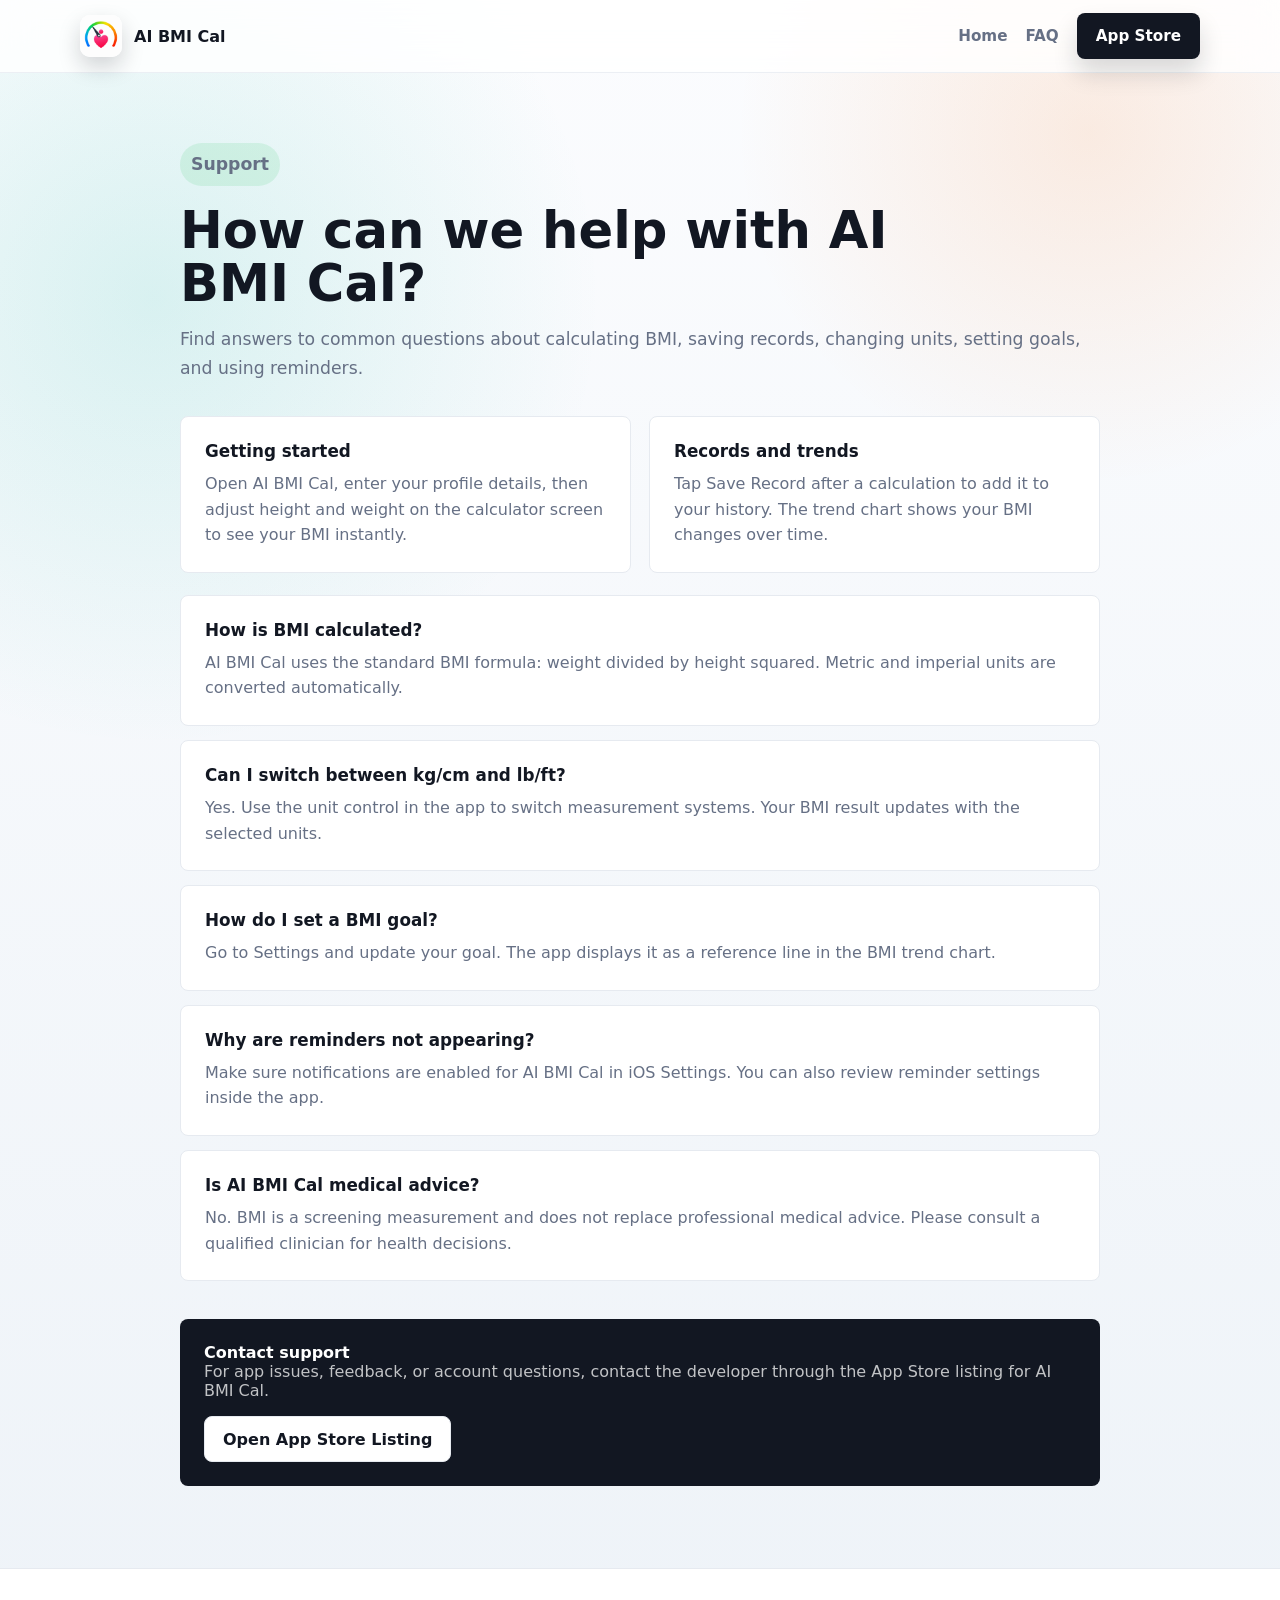
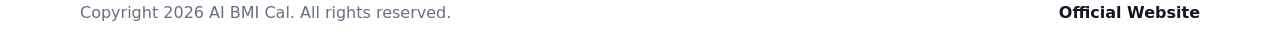
==== support.html @ 84063ee1 "first commit" ====
<!doctype html>
<html lang="en">
  <head>
    <meta charset="utf-8">
    <meta name="viewport" content="width=device-width, initial-scale=1">
    <meta name="description" content="Support page for AI BMI Cal. Find help with BMI calculations, saved records, reminders, and App Store downloads.">
    <title>AI BMI Cal Support</title>
    <link rel="stylesheet" href="styles.css">
  </head>
  <body>
    <header class="site-header">
      <nav class="nav" aria-label="Main navigation">
        <a class="brand" href="index.html">
          <img src="assets/app-icon.png" alt="AI BMI Cal app icon">
          <span>AI BMI Cal</span>
        </a>
        <div class="nav-links">
          <a href="index.html">Home</a>
          <a href="#faq">FAQ</a>
          <a class="button" href="https://apps.apple.com/app/id6768542067">App Store</a>
        </div>
      </nav>
    </header>

    <main class="support-main">
      <section class="support-hero">
        <p class="eyebrow">Support</p>
        <h1>How can we help with AI BMI Cal?</h1>
        <p>
          Find answers to common questions about calculating BMI, saving records, changing units, setting goals, and using reminders.
        </p>
      </section>

      <section class="support-grid" aria-label="Support topics">
        <article class="support-card">
          <strong>Getting started</strong>
          <p>Open AI BMI Cal, enter your profile details, then adjust height and weight on the calculator screen to see your BMI instantly.</p>
        </article>
        <article class="support-card">
          <strong>Records and trends</strong>
          <p>Tap Save Record after a calculation to add it to your history. The trend chart shows your BMI changes over time.</p>
        </article>
      </section>

      <section id="faq" class="faq-list" aria-label="Frequently asked questions">
        <article class="faq-item">
          <strong>How is BMI calculated?</strong>
          <p>AI BMI Cal uses the standard BMI formula: weight divided by height squared. Metric and imperial units are converted automatically.</p>
        </article>
        <article class="faq-item">
          <strong>Can I switch between kg/cm and lb/ft?</strong>
          <p>Yes. Use the unit control in the app to switch measurement systems. Your BMI result updates with the selected units.</p>
        </article>
        <article class="faq-item">
          <strong>How do I set a BMI goal?</strong>
          <p>Go to Settings and update your goal. The app displays it as a reference line in the BMI trend chart.</p>
        </article>
        <article class="faq-item">
          <strong>Why are reminders not appearing?</strong>
          <p>Make sure notifications are enabled for AI BMI Cal in iOS Settings. You can also review reminder settings inside the app.</p>
        </article>
        <article class="faq-item">
          <strong>Is AI BMI Cal medical advice?</strong>
          <p>No. BMI is a screening measurement and does not replace professional medical advice. Please consult a qualified clinician for health decisions.</p>
        </article>
        <article class="contact">
          <strong>Contact support</strong>
          <p>For app issues, feedback, or account questions, contact the developer through the App Store listing for AI BMI Cal.</p>
          <a class="button secondary" href="https://apps.apple.com/app/id6768542067">Open App Store Listing</a>
        </article>
      </section>
    </main>

    <footer class="site-footer">
      <div class="footer-inner">
        <span>Copyright 2026 AI BMI Cal. All rights reserved.</span>
        <a href="index.html">Official Website</a>
      </div>
    </footer>
  </body>
</html>
---- styles.css ----
:root {
  color-scheme: light;
  --ink: #121722;
  --muted: #667085;
  --line: #e6eaf0;
  --paper: #ffffff;
  --soft: #f6f8fb;
  --green: #22c55e;
  --teal: #14b8a6;
  --blue: #2563eb;
  --orange: #f97316;
  --shadow: 0 20px 55px rgba(17, 24, 39, 0.12);
}

* {
  box-sizing: border-box;
}

html {
  scroll-behavior: smooth;
}

body {
  margin: 0;
  font-family: Inter, ui-sans-serif, system-ui, -apple-system, BlinkMacSystemFont, "Segoe UI", sans-serif;
  color: var(--ink);
  background:
    radial-gradient(circle at 12% 18%, rgba(20, 184, 166, 0.14), transparent 28rem),
    radial-gradient(circle at 85% 8%, rgba(249, 115, 22, 0.12), transparent 22rem),
    linear-gradient(180deg, #fbfcfe 0%, #eef3f8 100%);
}

a {
  color: inherit;
}

.site-header {
  position: sticky;
  top: 0;
  z-index: 10;
  border-bottom: 1px solid rgba(230, 234, 240, 0.74);
  background: rgba(255, 255, 255, 0.82);
  backdrop-filter: blur(18px);
}

.nav {
  width: min(1120px, calc(100% - 32px));
  min-height: 72px;
  margin: 0 auto;
  display: flex;
  align-items: center;
  justify-content: space-between;
  gap: 20px;
}

.brand {
  display: inline-flex;
  align-items: center;
  gap: 12px;
  text-decoration: none;
  font-weight: 800;
  letter-spacing: 0;
}

.brand img {
  width: 42px;
  height: 42px;
  border-radius: 10px;
  box-shadow: 0 10px 22px rgba(18, 23, 34, 0.18);
}

.nav-links {
  display: flex;
  align-items: center;
  gap: 18px;
  color: var(--muted);
  font-size: 0.95rem;
  font-weight: 650;
}

.nav-links a {
  text-decoration: none;
}

.button {
  display: inline-flex;
  align-items: center;
  justify-content: center;
  gap: 9px;
  min-height: 46px;
  padding: 0 18px;
  border-radius: 8px;
  border: 1px solid transparent;
  background: var(--ink);
  color: #fff;
  text-decoration: none;
  font-weight: 760;
  box-shadow: 0 14px 24px rgba(18, 23, 34, 0.16);
}

.button.secondary {
  background: var(--paper);
  color: var(--ink);
  border-color: var(--line);
  box-shadow: none;
}

.button.store {
  background: #050608;
  min-height: 54px;
  padding: 0 22px;
}

.button.store span {
  display: grid;
  line-height: 1.05;
  text-align: left;
}

.button.store small {
  font-size: 0.68rem;
  font-weight: 650;
  opacity: 0.82;
}

.hero {
  width: min(1120px, calc(100% - 32px));
  min-height: calc(100vh - 72px);
  margin: 0 auto;
  padding: 62px 0 46px;
  display: grid;
  grid-template-columns: minmax(0, 1.05fr) minmax(300px, 0.95fr);
  align-items: center;
  gap: 52px;
}

.eyebrow {
  display: inline-flex;
  width: fit-content;
  margin: 0 0 18px;
  padding: 7px 11px;
  border-radius: 999px;
  background: rgba(34, 197, 94, 0.12);
  color: #15803d;
  font-size: 0.82rem;
  font-weight: 760;
}

h1,
h2,
h3,
p {
  margin-top: 0;
}

h1 {
  max-width: 720px;
  margin-bottom: 20px;
  font-size: clamp(3rem, 7vw, 5.8rem);
  line-height: 0.96;
  letter-spacing: 0;
}

.lead {
  max-width: 650px;
  color: #465364;
  font-size: 1.2rem;
  line-height: 1.68;
}

.actions {
  display: flex;
  flex-wrap: wrap;
  gap: 14px;
  margin-top: 30px;
}

.trust-row {
  display: grid;
  grid-template-columns: repeat(3, minmax(0, 1fr));
  gap: 12px;
  margin-top: 42px;
  max-width: 650px;
}

.metric {
  padding: 16px;
  border-radius: 8px;
  background: rgba(255, 255, 255, 0.72);
  border: 1px solid rgba(230, 234, 240, 0.9);
}

.metric strong {
  display: block;
  font-size: 1.3rem;
  margin-bottom: 4px;
}

.metric span {
  color: var(--muted);
  font-size: 0.88rem;
  line-height: 1.35;
}

.phone-stage {
  display: grid;
  grid-template-columns: repeat(2, minmax(0, 1fr));
  gap: 18px;
  align-items: center;
}

.phone {
  border-radius: 34px;
  background: #111827;
  padding: 10px;
  box-shadow: var(--shadow);
  transform: rotate(-3deg);
}

.phone:nth-child(2) {
  margin-top: 62px;
  transform: rotate(3deg);
}

.phone img {
  display: block;
  width: 100%;
  border-radius: 25px;
  background: #fff;
}

.section {
  padding: 80px 0;
  background: var(--paper);
}

.section.alt {
  background: var(--soft);
}

.section-inner {
  width: min(1120px, calc(100% - 32px));
  margin: 0 auto;
}

.section-heading {
  max-width: 720px;
  margin-bottom: 34px;
}

.section-heading h2,
.support-hero h1 {
  margin-bottom: 14px;
  font-size: clamp(2rem, 4vw, 3.6rem);
  line-height: 1.05;
  letter-spacing: 0;
}

.section-heading p,
.support-hero p {
  color: var(--muted);
  font-size: 1.08rem;
  line-height: 1.65;
}

.feature-grid,
.support-grid {
  display: grid;
  grid-template-columns: repeat(3, minmax(0, 1fr));
  gap: 18px;
}

.feature,
.support-card,
.faq-item {
  border: 1px solid var(--line);
  border-radius: 8px;
  background: var(--paper);
  padding: 24px;
}

.feature strong,
.support-card strong,
.faq-item strong {
  display: block;
  margin-bottom: 10px;
  font-size: 1.05rem;
}

.feature p,
.support-card p,
.faq-item p {
  margin-bottom: 0;
  color: var(--muted);
  line-height: 1.6;
}

.icon-mark {
  display: inline-grid;
  place-items: center;
  width: 36px;
  height: 36px;
  margin-bottom: 18px;
  border-radius: 8px;
  color: #fff;
  font-weight: 900;
  background: linear-gradient(135deg, var(--teal), var(--blue));
}

.cta-band {
  display: grid;
  grid-template-columns: 1fr auto;
  gap: 24px;
  align-items: center;
  padding: 36px;
  border-radius: 8px;
  background: #121722;
  color: #fff;
}

.cta-band p {
  margin-bottom: 0;
  color: rgba(255, 255, 255, 0.72);
  line-height: 1.6;
}

.site-footer {
  padding: 34px 0;
  border-top: 1px solid var(--line);
  background: #fff;
  color: var(--muted);
}

.footer-inner {
  width: min(1120px, calc(100% - 32px));
  margin: 0 auto;
  display: flex;
  justify-content: space-between;
  gap: 20px;
  flex-wrap: wrap;
}

.footer-inner a {
  color: var(--ink);
  text-decoration: none;
  font-weight: 650;
}

.support-main {
  min-height: calc(100vh - 72px);
  padding: 70px 0 82px;
}

.support-hero {
  width: min(920px, calc(100% - 32px));
  margin: 0 auto 34px;
}

.support-grid,
.faq-list {
  width: min(920px, calc(100% - 32px));
  margin: 0 auto;
}

.support-grid {
  grid-template-columns: repeat(2, minmax(0, 1fr));
  margin-bottom: 22px;
}

.faq-list {
  display: grid;
  gap: 14px;
}

.contact {
  margin-top: 24px;
  padding: 24px;
  border-radius: 8px;
  background: #121722;
  color: #fff;
}

.contact p {
  color: rgba(255, 255, 255, 0.74);
}

@media (max-width: 840px) {
  .nav {
    min-height: 66px;
  }

  .nav-links {
    gap: 12px;
    font-size: 0.88rem;
  }

  .hero {
    grid-template-columns: 1fr;
    min-height: auto;
    padding-top: 42px;
  }

  .phone-stage {
    max-width: 560px;
  }

  .feature-grid,
  .support-grid,
  .trust-row {
    grid-template-columns: 1fr;
  }

  .cta-band {
    grid-template-columns: 1fr;
    padding: 26px;
  }
}

@media (max-width: 560px) {
  .nav {
    width: min(100% - 24px, 1120px);
  }

  .brand span {
    display: none;
  }

  .hero,
  .section-inner,
  .support-hero,
  .support-grid,
  .faq-list,
  .footer-inner {
    width: min(100% - 24px, 1120px);
  }

  h1 {
    font-size: 3rem;
  }

  .lead {
    font-size: 1.05rem;
  }

  .phone-stage {
    grid-template-columns: 1fr 1fr;
    gap: 10px;
  }

  .phone {
    border-radius: 24px;
    padding: 7px;
  }

  .phone img {
    border-radius: 18px;
  }
}
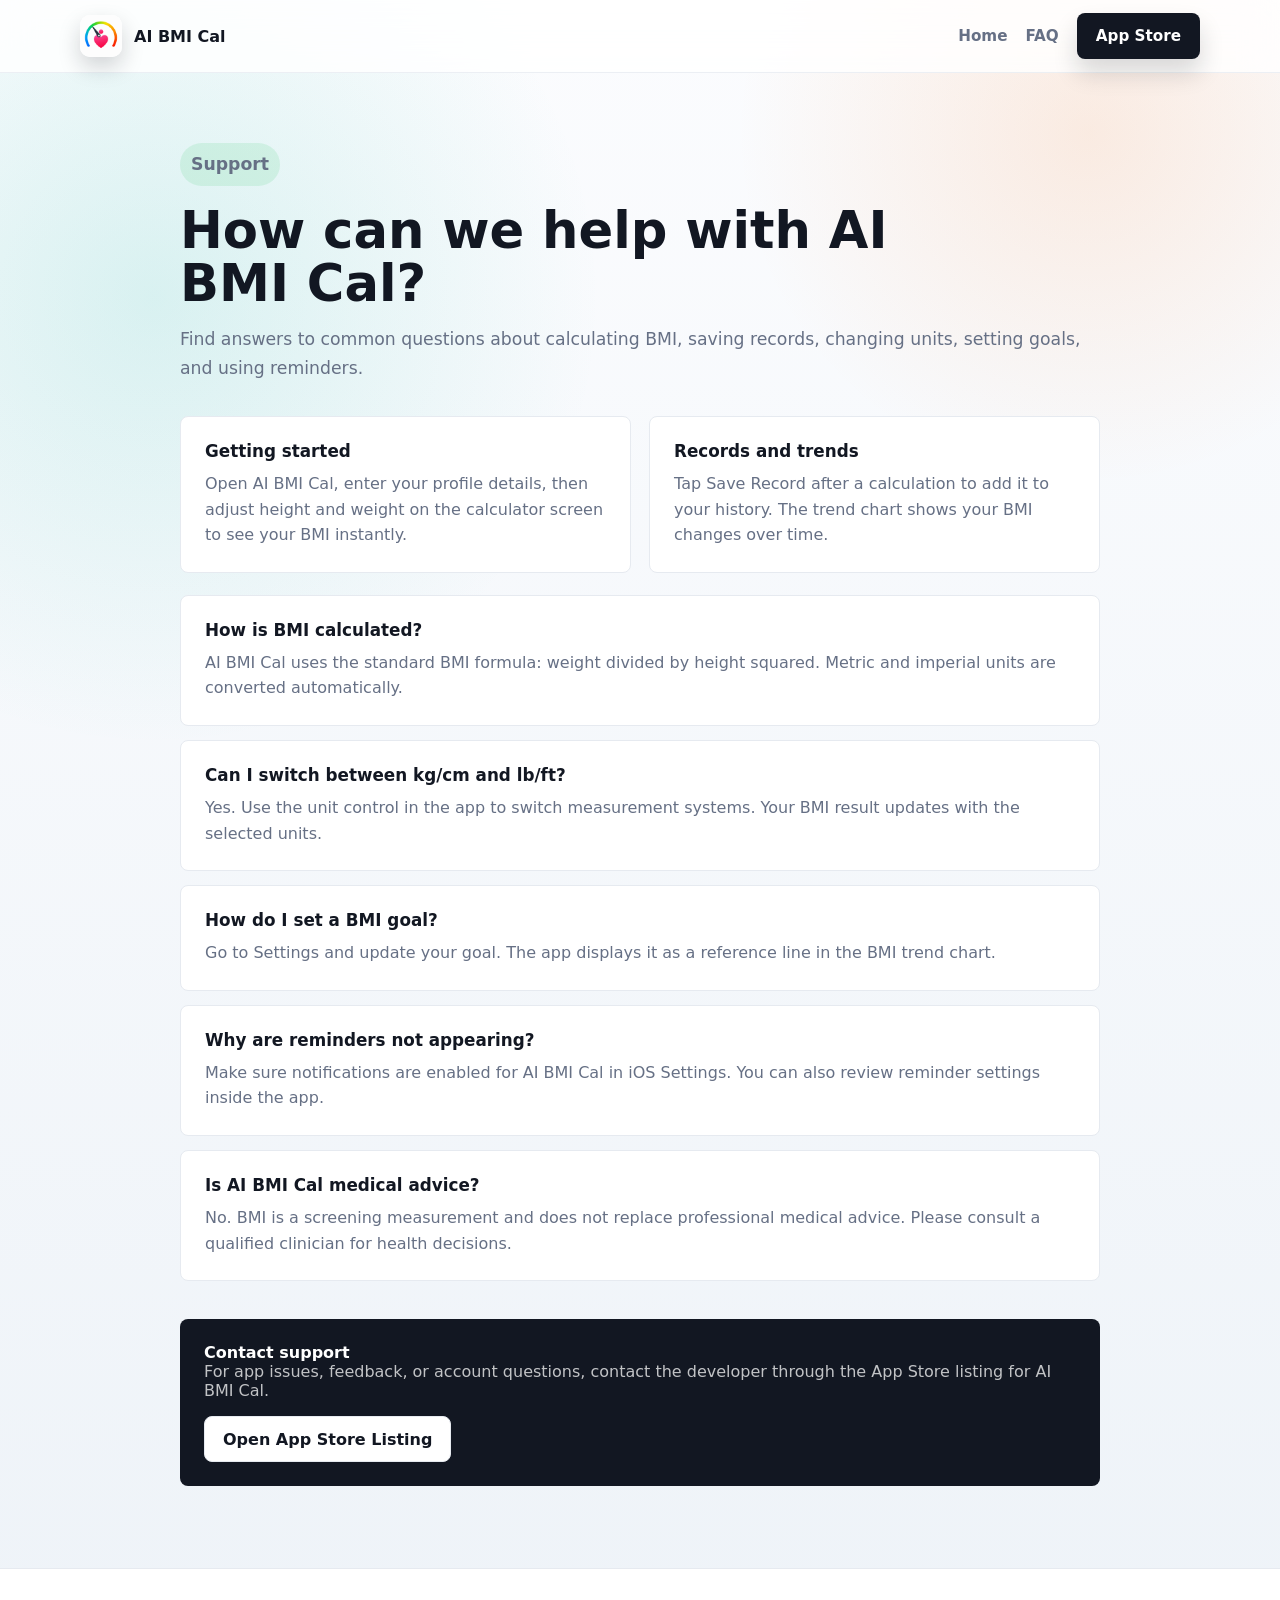
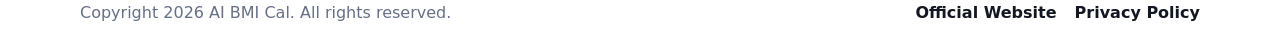
==== commit 251be573: "add privacy.html" ====
--- a/support.html
+++ b/support.html
@@ -74,7 +74,10 @@
     <footer class="site-footer">
       <div class="footer-inner">
         <span>Copyright 2026 AI BMI Cal. All rights reserved.</span>
-        <a href="index.html">Official Website</a>
+        <span class="footer-links">
+          <a href="index.html">Official Website</a>
+          <a href="privacy.html">Privacy Policy</a>
+        </span>
       </div>
     </footer>
   </body>
--- a/styles.css
+++ b/styles.css
@@ -346,6 +346,12 @@
   font-weight: 650;
 }
 
+.footer-links {
+  display: inline-flex;
+  gap: 18px;
+  flex-wrap: wrap;
+}
+
 .support-main {
   min-height: calc(100vh - 72px);
   padding: 70px 0 82px;
@@ -360,6 +366,20 @@
 .faq-list {
   width: min(920px, calc(100% - 32px));
   margin: 0 auto;
+}
+
+.privacy-list {
+  width: min(920px, calc(100% - 32px));
+  margin: 0 auto;
+  display: grid;
+  gap: 14px;
+}
+
+.updated-date {
+  margin-top: 18px;
+  font-size: 0.95rem;
+  font-weight: 700;
+  color: var(--ink);
 }
 
 .support-grid {
@@ -430,6 +450,7 @@
   .support-hero,
   .support-grid,
   .faq-list,
+  .privacy-list,
   .footer-inner {
     width: min(100% - 24px, 1120px);
   }
